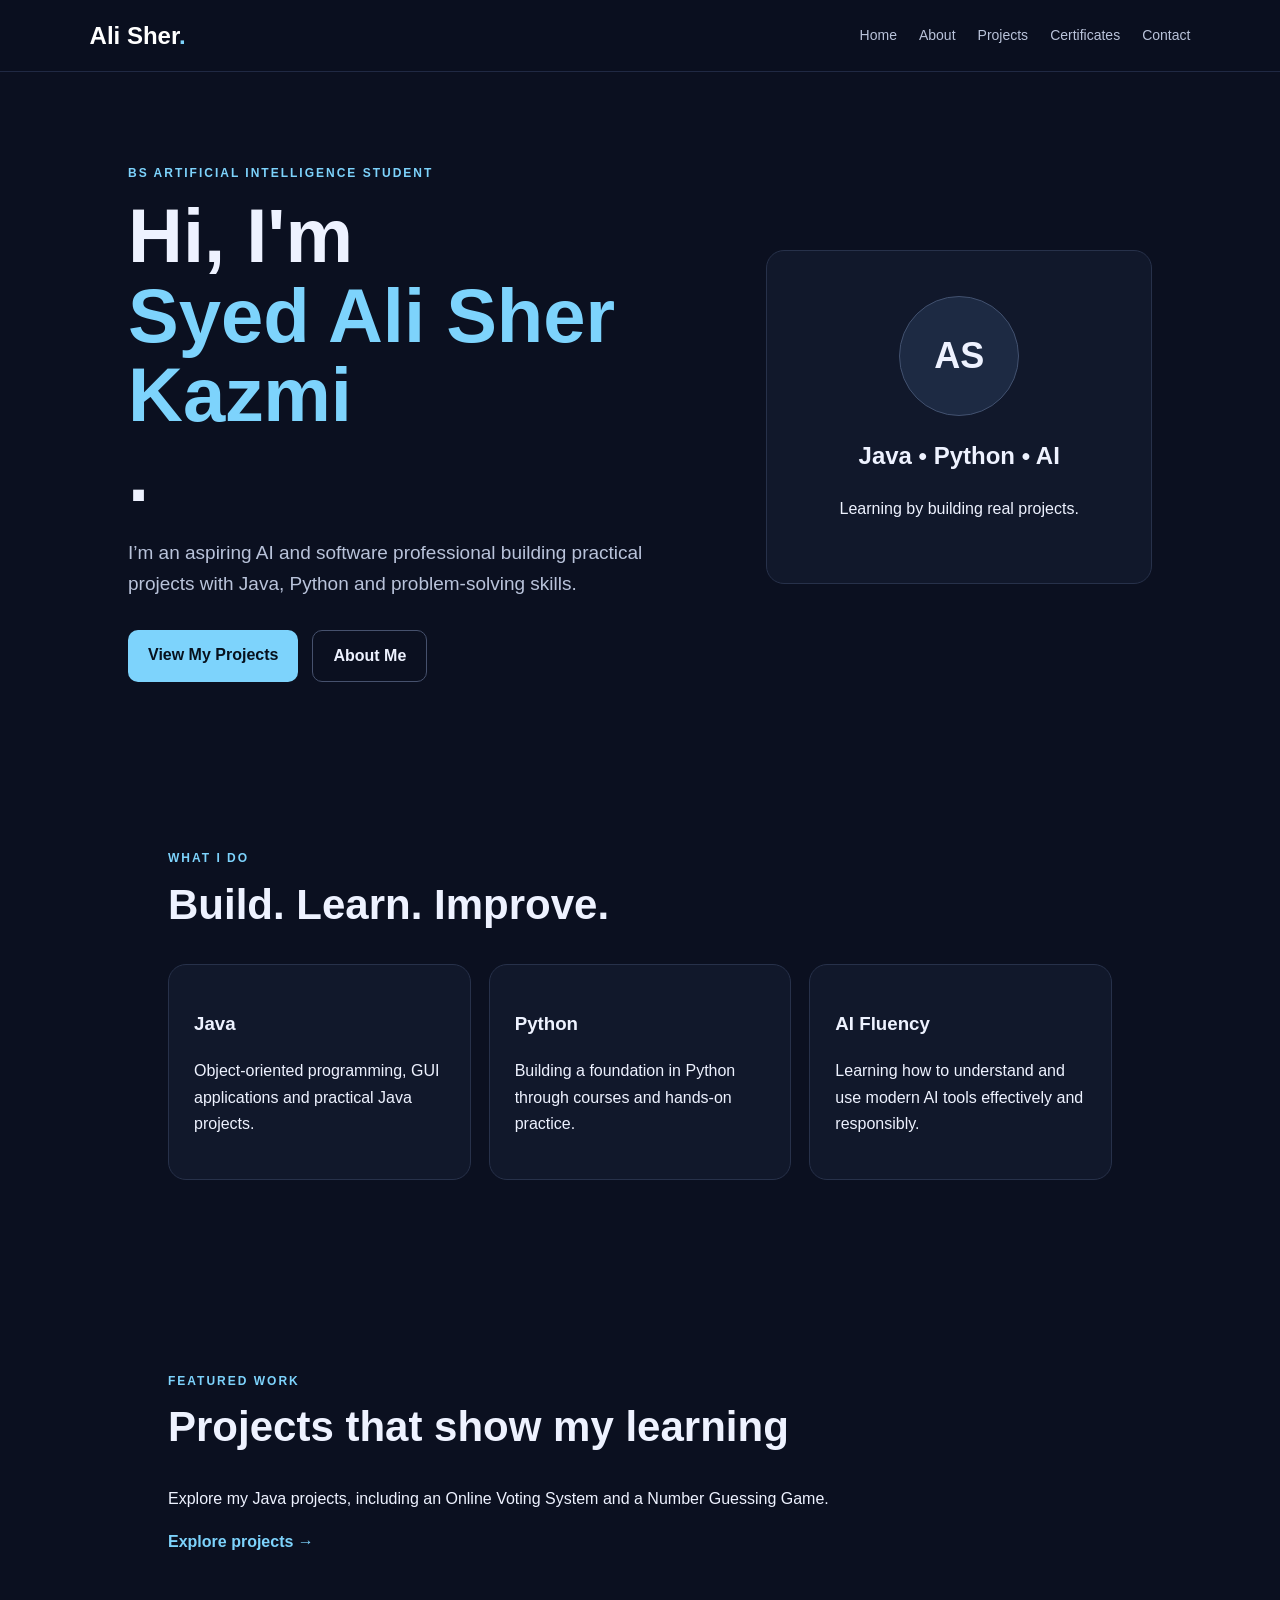
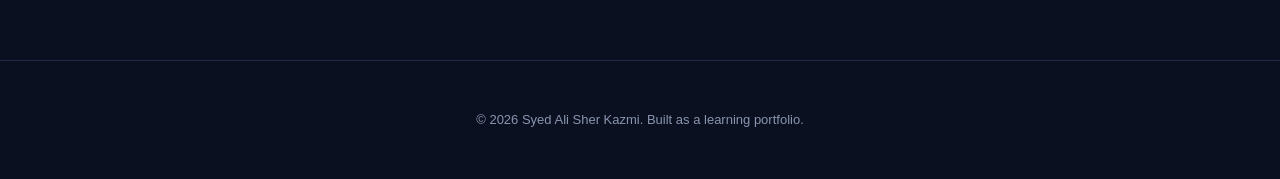
==== index.html @ 7d723c0f "files uploaded" ====
<!DOCTYPE html>
<html lang="en">
<head>
  <meta charset="UTF-8">
  <meta name="viewport" content="width=device-width, initial-scale=1.0">
  <title>Syed Ali Sher Kazmi | Portfolio</title>
  <meta name="description" content="Portfolio of Syed Ali Sher Kazmi — BS Artificial Intelligence student focused on Java, Python and practical software projects.">
  <link rel="stylesheet" href="style.css">
</head>
<body>
<header class="navbar">
  <a class="logo" href="index.html">Ali Sher<span>.</span></a>
  <nav>
    <a href="index.html">Home</a>
    <a href="about.html">About</a>
    <a href="projects.html">Projects</a>
    <a href="certificates.html">Certificates</a>
    <a href="contact.html">Contact</a>
  </nav>
</header>

<main>
<section class="hero">
  <div>
    <p class="eyebrow">BS Artificial Intelligence Student</p>
    <h1>Hi, I'm <span>Syed Ali Sher Kazmi</span>.</h1>
    <p class="hero-text">I’m an aspiring AI and software professional building practical projects with Java, Python and problem-solving skills.</p>
    <div class="buttons">
      <a class="btn primary" href="projects.html">View My Projects</a>
      <a class="btn secondary" href="about.html">About Me</a>
    </div>
  </div>
  <div class="hero-card">
    <div class="avatar">AS</div>
    <h2>Java • Python • AI</h2>
    <p>Learning by building real projects.</p>
  </div>
</section>

<section class="section">
  <p class="eyebrow">What I Do</p>
  <h2>Build. Learn. Improve.</h2>
  <div class="cards">
    <article><h3>Java</h3><p>Object-oriented programming, GUI applications and practical Java projects.</p></article>
    <article><h3>Python</h3><p>Building a foundation in Python through courses and hands-on practice.</p></article>
    <article><h3>AI Fluency</h3><p>Learning how to understand and use modern AI tools effectively and responsibly.</p></article>
  </div>
</section>

<section class="section highlight">
  <p class="eyebrow">Featured Work</p>
  <h2>Projects that show my learning</h2>
  <p>Explore my Java projects, including an Online Voting System and a Number Guessing Game.</p>
  <a class="text-link" href="projects.html">Explore projects →</a>
</section>
</main>

<footer><p>© 2026 Syed Ali Sher Kazmi. Built as a learning portfolio.</p></footer>
</body>
</html>
---- style.css ----
*{box-sizing:border-box}html{scroll-behavior:smooth}body{margin:0;font-family:Arial,Helvetica,sans-serif;background:#0b1020;color:#eef2ff;line-height:1.65}.navbar{height:72px;display:flex;align-items:center;justify-content:space-between;padding:0 7%;border-bottom:1px solid #202943;position:sticky;top:0;background:#0b1020ee;backdrop-filter:blur(12px);z-index:10}.logo{font-size:24px;font-weight:800;color:#fff;text-decoration:none}.logo span{color:#7dd3fc}.navbar nav{display:flex;gap:22px}.navbar nav a{color:#b9c3da;text-decoration:none;font-size:14px}.navbar nav a:hover{color:#fff}.hero{min-height:75vh;display:grid;grid-template-columns:1.5fr 1fr;gap:60px;align-items:center;padding:80px 10%}.eyebrow{color:#7dd3fc;text-transform:uppercase;letter-spacing:2px;font-size:12px;font-weight:700}.hero h1{font-size:clamp(42px,7vw,76px);line-height:1.05;margin:12px 0 22px}.hero h1 span{display:block;color:#7dd3fc}.hero-text,.lead{font-size:19px;color:#b9c3da;max-width:700px}.buttons{display:flex;gap:14px;margin-top:30px;flex-wrap:wrap}.btn{display:inline-block;padding:12px 20px;border-radius:10px;text-decoration:none;font-weight:700}.primary{background:#7dd3fc;color:#07111d}.secondary{border:1px solid #46516d;color:#eef2ff}.hero-card,.panel,.cards article,.project-card{background:#11182b;border:1px solid #27314a;border-radius:18px}.hero-card{text-align:center;padding:45px}.avatar{width:120px;height:120px;border-radius:50%;margin:0 auto 20px;display:grid;place-items:center;background:#1d2a43;border:1px solid #42516f;font-size:36px;font-weight:800}.section,.page{padding:75px 10%;max-width:1200px;margin:auto}.section h2,.page h1{font-size:42px;line-height:1.15;margin-top:8px}.cards{display:grid;grid-template-columns:repeat(3,1fr);gap:18px;margin-top:30px}.cards article{padding:25px}.highlight{margin-top:30px;margin-bottom:30px}.text-link{color:#7dd3fc;text-decoration:none;font-weight:700}.content-grid{display:grid;grid-template-columns:1fr 1fr;gap:20px;margin:30px 0}.panel{padding:28px;margin:20px 0}.tags{display:flex;flex-wrap:wrap;gap:9px;margin-top:18px}.tags span{padding:6px 10px;border-radius:20px;background:#1b263e;color:#c9d5ec;font-size:13px}.project-grid{display:grid;grid-template-columns:1fr 1fr;gap:20px;margin-top:35px}.project-card{padding:30px}.project-number{font-size:13px;color:#7dd3fc;font-weight:800}.project-card h2{font-size:28px}.back{color:#7dd3fc;text-decoration:none}.case-section{margin:40px 0}.case-section h2,.panel h2{margin-top:0}li{margin:9px 0;color:#c7d0e3}.contact-links{display:flex;gap:12px;margin-top:25px}.small{font-size:13px;color:#8995ae;margin-top:20px}footer{text-align:center;padding:35px 10%;border-top:1px solid #202943;color:#8995ae;font-size:13px}@media(max-width:800px){.navbar{height:auto;padding:18px 6%;align-items:flex-start;gap:15px}.navbar nav{flex-wrap:wrap;gap:10px}.hero,.content-grid,.project-grid{grid-template-columns:1fr}.hero{padding:60px 7%}.section,.page{padding:55px 7%}.cards{grid-template-columns:1fr}.hero h1{font-size:48px}.hero-card{padding:30px}}
.screenshot-grid{display:grid;grid-template-columns:repeat(2,1fr);gap:14px;margin-top:20px}.screenshot-grid img{width:100%;height:auto;border-radius:12px;border:1px solid #27314a;background:#0b1020}@media(max-width:800px){.screenshot-grid{grid-template-columns:1fr}}
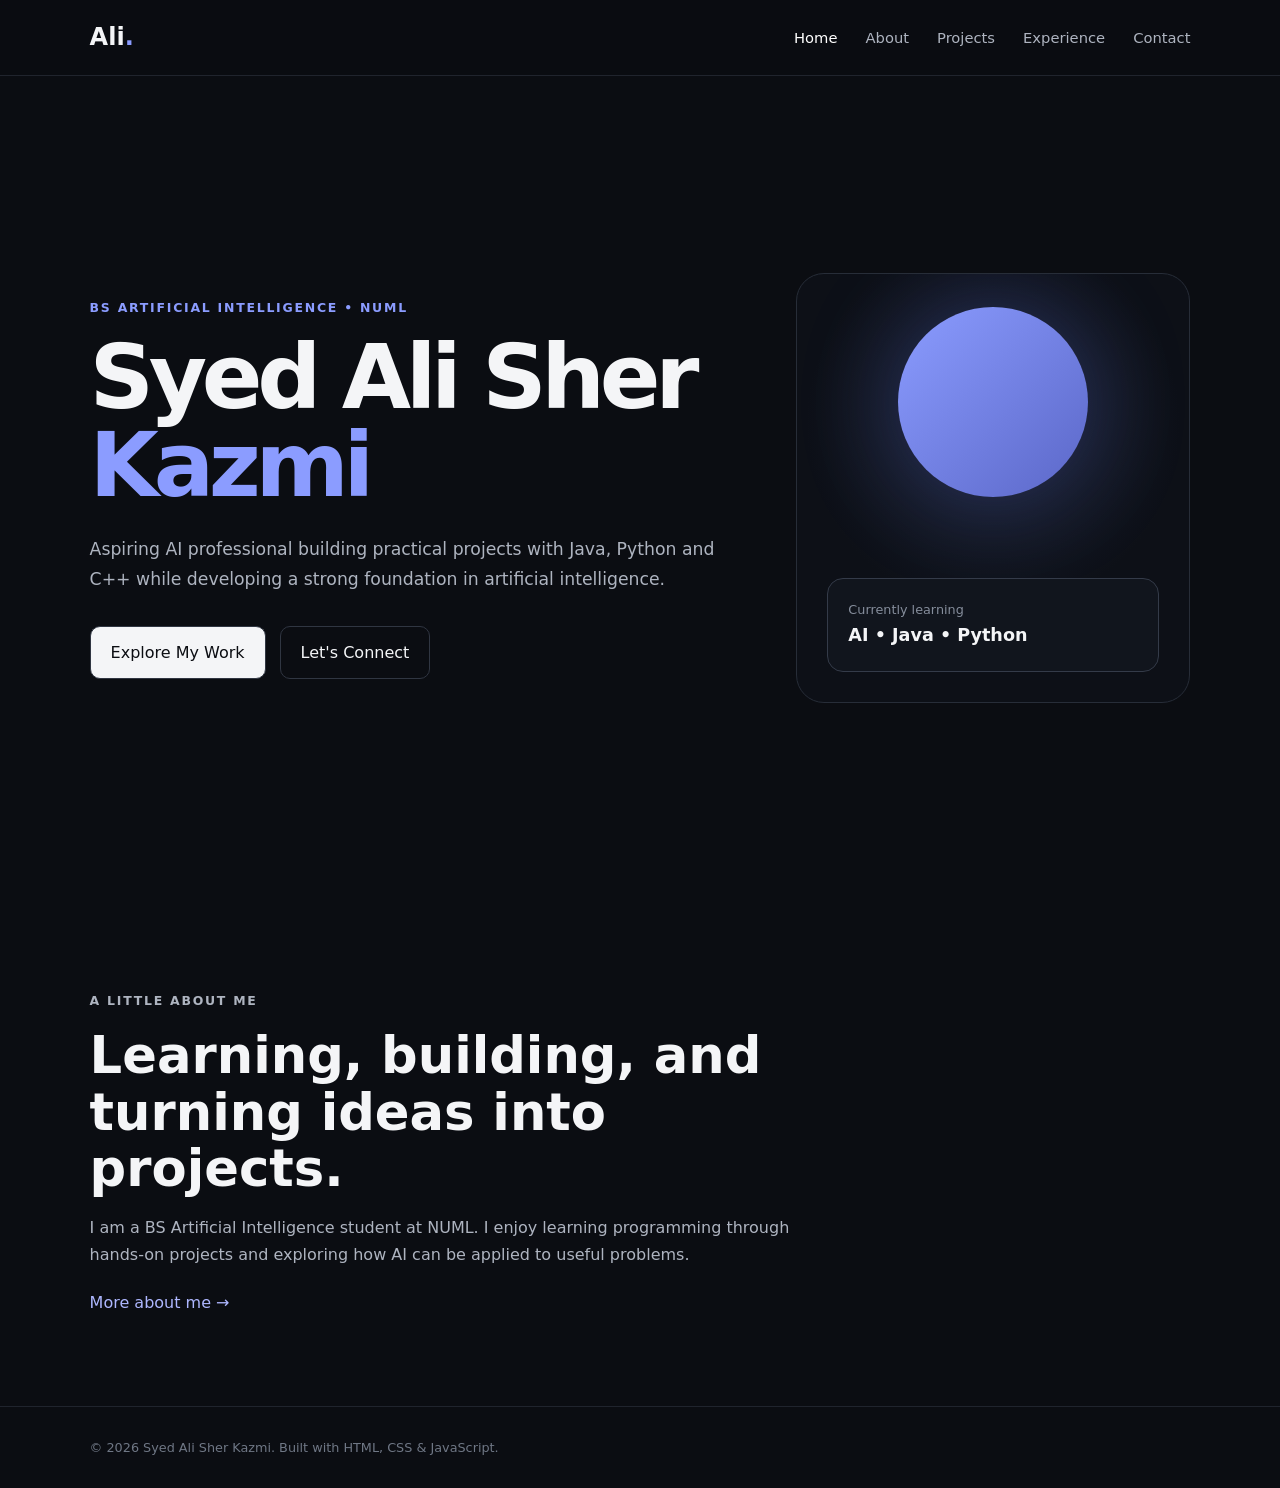
==== commit 801d51d2: "again new files" ====
--- a/index.html
+++ b/index.html
@@ -3,58 +3,53 @@
 <head>
   <meta charset="UTF-8">
   <meta name="viewport" content="width=device-width, initial-scale=1.0">
+  <meta name="description" content="Syed Ali Sher Kazmi — personal portfolio">
   <title>Syed Ali Sher Kazmi | Portfolio</title>
-  <meta name="description" content="Portfolio of Syed Ali Sher Kazmi — BS Artificial Intelligence student focused on Java, Python and practical software projects.">
   <link rel="stylesheet" href="style.css">
 </head>
 <body>
-<header class="navbar">
-  <a class="logo" href="index.html">Ali Sher<span>.</span></a>
-  <nav>
-    <a href="index.html">Home</a>
-    <a href="about.html">About</a>
-    <a href="projects.html">Projects</a>
-    <a href="certificates.html">Certificates</a>
-    <a href="contact.html">Contact</a>
-  </nav>
-</header>
+  <div class="page-transition"></div>
+  <header class="navbar">
+    <a class="logo" href="index.html">Ali<span>.</span></a>
+    <button class="menu-toggle" aria-label="Open navigation">☰</button>
+    <nav>
+      <a class="active" href="index.html">Home</a>
+      <a href="about.html">About</a>
+      <a href="projects.html">Projects</a>
+      <a href="experience.html">Experience</a>
+      <a href="contact.html">Contact</a>
+    </nav>
+  </header>
 
-<main>
-<section class="hero">
-  <div>
-    <p class="eyebrow">BS Artificial Intelligence Student</p>
-    <h1>Hi, I'm <span>Syed Ali Sher Kazmi</span>.</h1>
-    <p class="hero-text">I’m an aspiring AI and software professional building practical projects with Java, Python and problem-solving skills.</p>
-    <div class="buttons">
-      <a class="btn primary" href="projects.html">View My Projects</a>
-      <a class="btn secondary" href="about.html">About Me</a>
-    </div>
-  </div>
-  <div class="hero-card">
-    <div class="avatar">AS</div>
-    <h2>Java • Python • AI</h2>
-    <p>Learning by building real projects.</p>
-  </div>
-</section>
+  <main>
+    <section class="hero">
+      <div class="hero-content reveal">
+        <p class="eyebrow">BS Artificial Intelligence • NUML</p>
+        <h1>Syed Ali Sher<br><span>Kazmi</span></h1>
+        <p class="hero-text">Aspiring AI professional building practical projects with Java, Python and C++ while developing a strong foundation in artificial intelligence.</p>
+        <div class="actions">
+          <a class="btn primary" href="projects.html">Explore My Work</a>
+          <a class="btn secondary" href="contact.html">Let's Connect</a>
+        </div>
+      </div>
+      <div class="hero-card reveal delay">
+        <div class="orb"></div>
+        <div class="mini-card">
+          <span>Currently learning</span>
+          <strong>AI • Java • Python</strong>
+        </div>
+      </div>
+    </section>
 
-<section class="section">
-  <p class="eyebrow">What I Do</p>
-  <h2>Build. Learn. Improve.</h2>
-  <div class="cards">
-    <article><h3>Java</h3><p>Object-oriented programming, GUI applications and practical Java projects.</p></article>
-    <article><h3>Python</h3><p>Building a foundation in Python through courses and hands-on practice.</p></article>
-    <article><h3>AI Fluency</h3><p>Learning how to understand and use modern AI tools effectively and responsibly.</p></article>
-  </div>
-</section>
+    <section class="section intro reveal">
+      <p class="eyebrow">A little about me</p>
+      <h2>Learning, building, and turning ideas into projects.</h2>
+      <p>I am a BS Artificial Intelligence student at NUML. I enjoy learning programming through hands-on projects and exploring how AI can be applied to useful problems.</p>
+      <a class="text-link" href="about.html">More about me →</a>
+    </section>
+  </main>
 
-<section class="section highlight">
-  <p class="eyebrow">Featured Work</p>
-  <h2>Projects that show my learning</h2>
-  <p>Explore my Java projects, including an Online Voting System and a Number Guessing Game.</p>
-  <a class="text-link" href="projects.html">Explore projects →</a>
-</section>
-</main>
-
-<footer><p>© 2026 Syed Ali Sher Kazmi. Built as a learning portfolio.</p></footer>
+  <footer><p>© 2026 Syed Ali Sher Kazmi. Built with HTML, CSS & JavaScript.</p></footer>
+  <script src="script.js"></script>
 </body>
 </html>
--- a/style.css
+++ b/style.css
@@ -1,2 +1,12 @@
-*{box-sizing:border-box}html{scroll-behavior:smooth}body{margin:0;font-family:Arial,Helvetica,sans-serif;background:#0b1020;color:#eef2ff;line-height:1.65}.navbar{height:72px;display:flex;align-items:center;justify-content:space-between;padding:0 7%;border-bottom:1px solid #202943;position:sticky;top:0;background:#0b1020ee;backdrop-filter:blur(12px);z-index:10}.logo{font-size:24px;font-weight:800;color:#fff;text-decoration:none}.logo span{color:#7dd3fc}.navbar nav{display:flex;gap:22px}.navbar nav a{color:#b9c3da;text-decoration:none;font-size:14px}.navbar nav a:hover{color:#fff}.hero{min-height:75vh;display:grid;grid-template-columns:1.5fr 1fr;gap:60px;align-items:center;padding:80px 10%}.eyebrow{color:#7dd3fc;text-transform:uppercase;letter-spacing:2px;font-size:12px;font-weight:700}.hero h1{font-size:clamp(42px,7vw,76px);line-height:1.05;margin:12px 0 22px}.hero h1 span{display:block;color:#7dd3fc}.hero-text,.lead{font-size:19px;color:#b9c3da;max-width:700px}.buttons{display:flex;gap:14px;margin-top:30px;flex-wrap:wrap}.btn{display:inline-block;padding:12px 20px;border-radius:10px;text-decoration:none;font-weight:700}.primary{background:#7dd3fc;color:#07111d}.secondary{border:1px solid #46516d;color:#eef2ff}.hero-card,.panel,.cards article,.project-card{background:#11182b;border:1px solid #27314a;border-radius:18px}.hero-card{text-align:center;padding:45px}.avatar{width:120px;height:120px;border-radius:50%;margin:0 auto 20px;display:grid;place-items:center;background:#1d2a43;border:1px solid #42516f;font-size:36px;font-weight:800}.section,.page{padding:75px 10%;max-width:1200px;margin:auto}.section h2,.page h1{font-size:42px;line-height:1.15;margin-top:8px}.cards{display:grid;grid-template-columns:repeat(3,1fr);gap:18px;margin-top:30px}.cards article{padding:25px}.highlight{margin-top:30px;margin-bottom:30px}.text-link{color:#7dd3fc;text-decoration:none;font-weight:700}.content-grid{display:grid;grid-template-columns:1fr 1fr;gap:20px;margin:30px 0}.panel{padding:28px;margin:20px 0}.tags{display:flex;flex-wrap:wrap;gap:9px;margin-top:18px}.tags span{padding:6px 10px;border-radius:20px;background:#1b263e;color:#c9d5ec;font-size:13px}.project-grid{display:grid;grid-template-columns:1fr 1fr;gap:20px;margin-top:35px}.project-card{padding:30px}.project-number{font-size:13px;color:#7dd3fc;font-weight:800}.project-card h2{font-size:28px}.back{color:#7dd3fc;text-decoration:none}.case-section{margin:40px 0}.case-section h2,.panel h2{margin-top:0}li{margin:9px 0;color:#c7d0e3}.contact-links{display:flex;gap:12px;margin-top:25px}.small{font-size:13px;color:#8995ae;margin-top:20px}footer{text-align:center;padding:35px 10%;border-top:1px solid #202943;color:#8995ae;font-size:13px}@media(max-width:800px){.navbar{height:auto;padding:18px 6%;align-items:flex-start;gap:15px}.navbar nav{flex-wrap:wrap;gap:10px}.hero,.content-grid,.project-grid{grid-template-columns:1fr}.hero{padding:60px 7%}.section,.page{padding:55px 7%}.cards{grid-template-columns:1fr}.hero h1{font-size:48px}.hero-card{padding:30px}}
-.screenshot-grid{display:grid;grid-template-columns:repeat(2,1fr);gap:14px;margin-top:20px}.screenshot-grid img{width:100%;height:auto;border-radius:12px;border:1px solid #27314a;background:#0b1020}@media(max-width:800px){.screenshot-grid{grid-template-columns:1fr}}+*{box-sizing:border-box;margin:0;padding:0}html{scroll-behavior:smooth}body{font-family:Inter,system-ui,-apple-system,BlinkMacSystemFont,"Segoe UI",sans-serif;background:#0b0d12;color:#f4f5f7;line-height:1.7;overflow-x:hidden}a{color:inherit;text-decoration:none}.page-transition{position:fixed;inset:0;background:#0b0d12;z-index:9999;pointer-events:none;animation:pageIn .55s ease forwards}.navbar{height:76px;display:flex;align-items:center;justify-content:space-between;padding:0 7%;border-bottom:1px solid #20242d;position:sticky;top:0;background:rgba(11,13,18,.88);backdrop-filter:blur(14px);z-index:50}.logo{font-size:1.5rem;font-weight:800}.logo span,h1 span{color:#8b9cff}.navbar nav{display:flex;gap:28px}.navbar nav a{font-size:.92rem;color:#aeb4c0;transition:.25s}.navbar nav a:hover,.navbar nav a.active{color:#fff}.menu-toggle{display:none;background:none;border:0;color:#fff;font-size:1.4rem}.hero{min-height:calc(100vh - 76px);display:grid;grid-template-columns:1.25fr .75fr;align-items:center;gap:50px;padding:7%}.eyebrow{font-size:.78rem;letter-spacing:.14em;text-transform:uppercase;color:#8b9cff;font-weight:700;margin-bottom:16px}.hero h1{font-size:clamp(3.3rem,7vw,6.6rem);line-height:.98;letter-spacing:-.06em;margin-bottom:26px}.hero-text{max-width:650px;color:#aeb4c0;font-size:1.08rem}.actions{display:flex;gap:14px;margin-top:32px}.btn{padding:12px 20px;border:1px solid #303642;border-radius:10px;transition:.25s}.btn:hover{transform:translateY(-3px);border-color:#707a91}.btn.primary{background:#f4f5f7;color:#0b0d12}.btn.secondary{color:#f4f5f7}.hero-card{height:430px;border:1px solid #272d38;border-radius:28px;position:relative;overflow:hidden;background:radial-gradient(circle at 50% 35%,#1d2436 0,#0d1017 55%)}.orb{width:190px;height:190px;border-radius:50%;position:absolute;left:50%;top:30%;transform:translate(-50%,-50%);background:linear-gradient(135deg,#8b9cff,#5b67c8);filter:blur(.2px);box-shadow:0 0 100px #5262d055;animation:float 5s ease-in-out infinite}.mini-card{position:absolute;left:30px;right:30px;bottom:30px;padding:20px;border:1px solid #343b49;background:#11151d;border-radius:16px}.mini-card span{display:block;color:#858d9b;font-size:.8rem}.mini-card strong{font-size:1.1rem}.section,.page{padding:90px 7%}.intro{max-width:900px}.intro h2{font-size:clamp(2rem,4vw,3.5rem);line-height:1.1;margin-bottom:18px}.intro p,.page-head>p{color:#aeb4c0;max-width:750px}.text-link{display:inline-block;margin-top:20px;color:#aeb7ff}.page-head{padding:50px 0 65px}.page-head h1{font-size:clamp(3rem,6vw,5.5rem);line-height:1;letter-spacing:-.05em;margin-bottom:24px}.grid-2,.cert-grid{display:grid;grid-template-columns:repeat(2,1fr);gap:20px}.panel{border:1px solid #252b35;background:#10141b;border-radius:18px;padding:28px}.panel h2,.panel h3{margin-bottom:10px}.panel p{color:#aeb4c0}.muted{color:#737b89!important}.chips{display:flex;flex-wrap:wrap;gap:10px}.chips span,.tag{border:1px solid #303744;background:#121720;color:#c9cfe0;border-radius:999px;padding:6px 12px;font-size:.78rem}.project-grid{display:grid;grid-template-columns:repeat(3,1fr);gap:20px}.project-card{border:1px solid #252b35;background:#10141b;border-radius:18px;overflow:hidden;transition:.3s}.project-card:hover{transform:translateY(-7px);border-color:#4b5568}.project-image{height:220px;background:#171c25;display:flex;align-items:center;justify-content:center;overflow:hidden}.project-image img{width:100%;height:100%;object-fit:cover}.project-image.missing:after{content:"Project screenshot";color:#687181}.project-body{padding:24px}.project-body h2{margin:12px 0 8px}.project-body p{color:#9ea6b4;font-size:.92rem}.project-links{margin-top:18px}.project-links a{color:#aeb7ff}.future{margin-top:28px}.timeline{max-width:850px}.timeline-item{display:grid;grid-template-columns:25px 1fr;gap:20px;padding-bottom:45px;position:relative}.timeline-item:not(:last-child):after{content:"";position:absolute;left:11px;top:20px;width:1px;height:calc(100% - 10px);background:#303642}.dot{width:24px;height:24px;border:5px solid #10141b;background:#8b9cff;border-radius:50%;z-index:1}.timeline-item h2{margin:10px 0 5px}.timeline-item p{color:#aeb4c0}.contact-grid{display:grid;grid-template-columns:repeat(2,1fr);gap:16px}.contact-card{padding:28px;border:1px solid #252b35;border-radius:16px;background:#10141b;transition:.3s}.contact-card:hover{transform:translateY(-5px);border-color:#59647a}.contact-card span{display:block;color:#8b9cff;font-size:.8rem;text-transform:uppercase;letter-spacing:.12em}.contact-card strong{display:block;font-size:1.15rem;margin-top:7px}.contact-card small{display:block;color:#7e8796;margin-top:8px}footer{padding:30px 7%;border-top:1px solid #20242d;color:#6f7785;font-size:.8rem}.reveal{opacity:0;transform:translateY(20px);animation:reveal .7s ease .08s forwards}.delay{animation-delay:.2s}@keyframes pageIn{from{opacity:1}to{opacity:0}}@keyframes reveal{to{opacity:1;transform:none}}@keyframes float{0%,100%{transform:translate(-50%,-50%) translateY(0)}50%{transform:translate(-50%,-50%) translateY(-18px)}}@media(max-width:850px){.navbar nav{display:none;position:absolute;top:76px;left:0;right:0;background:#0b0d12;border-bottom:1px solid #20242d;padding:20px 7%;flex-direction:column;gap:16px}.navbar nav.open{display:flex}.menu-toggle{display:block}.hero{grid-template-columns:1fr;padding-top:70px}.hero-card{height:300px}.project-grid,.grid-2,.cert-grid,.contact-grid{grid-template-columns:1fr}.page,.section{padding-top:65px}.hero h1{font-size:4rem}}@media(prefers-reduced-motion:reduce){*,*:before,*:after{animation-duration:.01ms!important;animation-iteration-count:1!important;scroll-behavior:auto!important;transition:none!important}}
+.project-showcase{margin-bottom:70px;border-top:1px solid #252b35;padding-top:34px}
+.project-heading{display:flex;align-items:flex-end;justify-content:space-between;gap:20px}
+.project-heading h2{font-size:clamp(2rem,4vw,3rem);line-height:1.1;margin-top:12px}
+.project-github{color:#aeb7ff;white-space:nowrap}
+.project-description{max-width:850px;color:#9ea6b4;margin:18px 0 25px}
+.screenshot-grid{display:grid;grid-template-columns:repeat(2,1fr);gap:16px}
+.screenshot-grid figure{margin:0;border:1px solid #252b35;border-radius:16px;overflow:hidden;background:#10141b;transition:transform .3s ease,border-color .3s ease}
+.screenshot-grid figure:hover{transform:translateY(-5px);border-color:#59647a}
+.screenshot-grid img{display:block;width:100%;height:280px;object-fit:cover;background:#171c25}
+.screenshot-grid figcaption{padding:11px 14px;color:#8f98a8;font-size:.82rem}
+@media(max-width:650px){.project-heading{align-items:flex-start;flex-direction:column}.screenshot-grid{grid-template-columns:1fr}.screenshot-grid img{height:auto;max-height:320px;object-fit:contain}}
